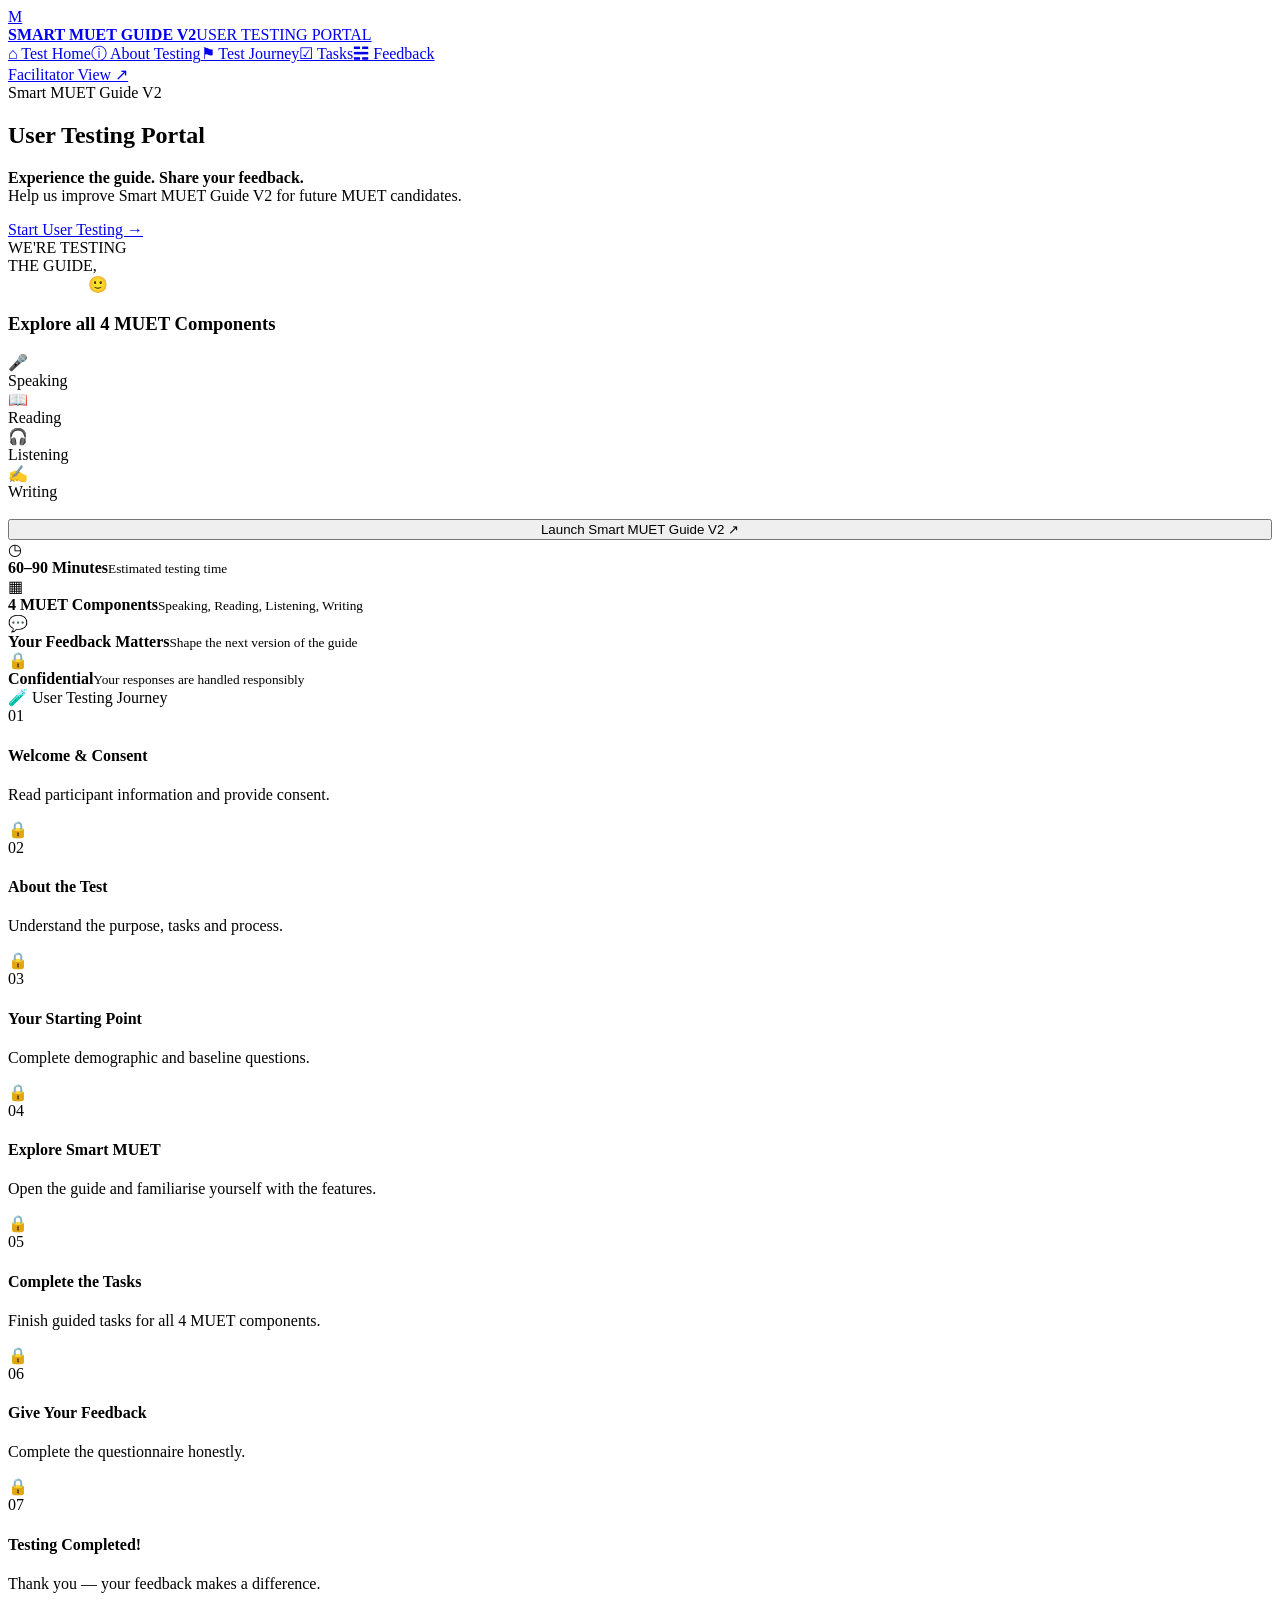
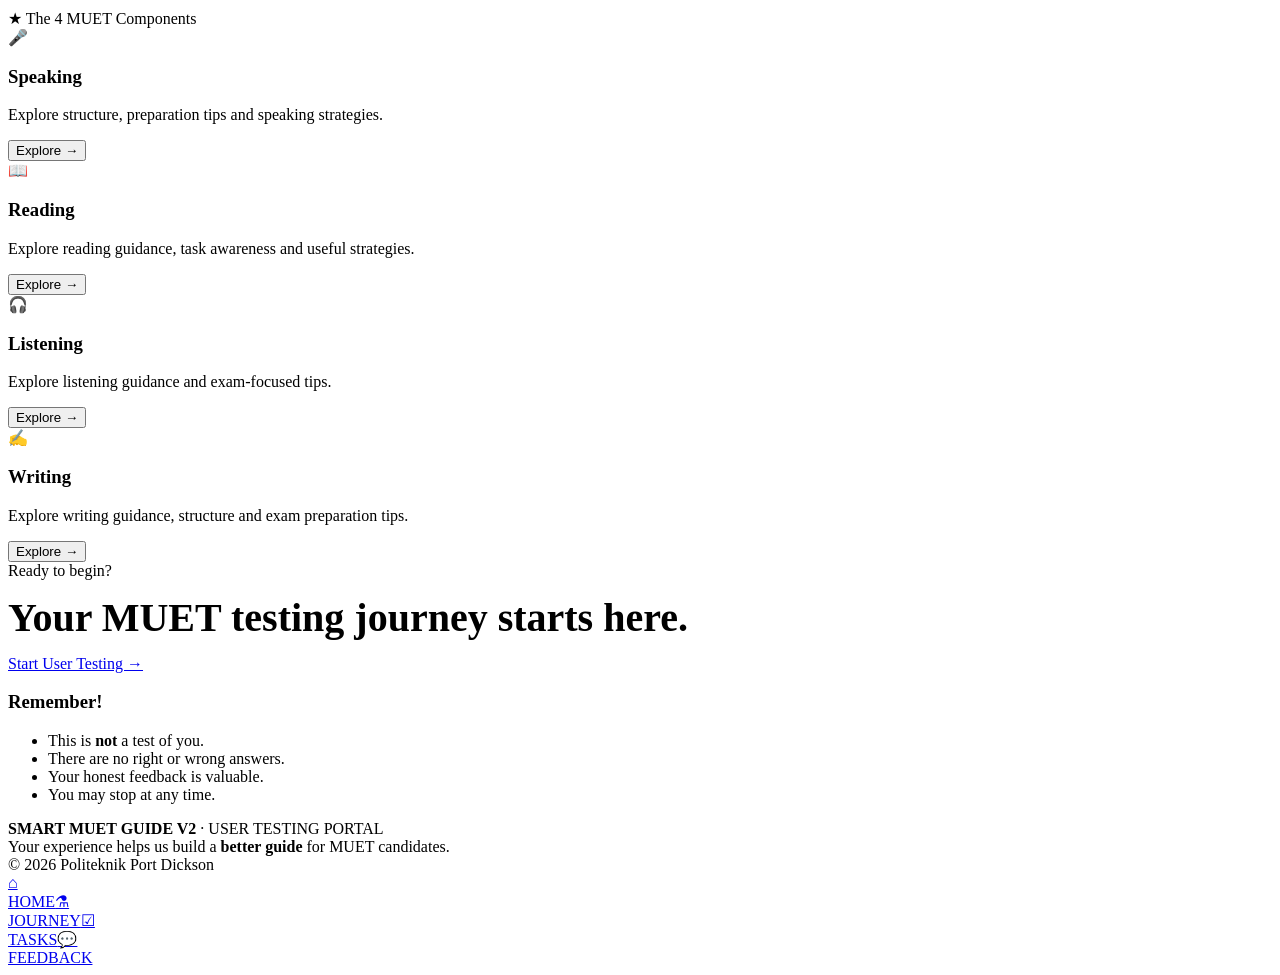
==== index.html @ 77f3c24b "Add files via upload" ====
<!doctype html><html lang="en"><head><meta charset="utf-8"><meta name="viewport" content="width=device-width,initial-scale=1"><title>Smart MUET Guide V2 — User Testing Portal</title><link rel="stylesheet" href="styles.css"></head><body>
<header class="site-header"><div class="header-inner"><a class="brand" href="index.html"><div class="logo-box">M</div><div class="brand-copy"><strong>SMART MUET GUIDE V2</strong><span>USER TESTING PORTAL</span></div></a><nav class="nav"><a class="active" href="index.html">⌂ Test Home</a><a href="about.html">ⓘ About Testing</a><a href="journey.html">⚑ Test Journey</a><a href="tasks.html">☑ Tasks</a><a href="feedback.html">☵ Feedback</a></nav><a class="facilitator" href="journey.html">Facilitator View ↗</a></div></header>
<main class="page"><section class="hero neo-card"><div><span class="eyebrow">Smart MUET Guide V2</span><h1>User Testing <span>Portal</span></h1><p><b>Experience the guide. Share your feedback.</b><br>Help us improve Smart MUET Guide V2 for future MUET candidates.</p><a class="btn" href="journey.html">Start User Testing →</a></div><div class="hero-visual"><div class="sticky">WE'RE TESTING<br>THE GUIDE,<br><span style="color:#fff">NOT YOU!</span> 🙂</div><div class="browser"><div class="browser-bar"><span class="dot"></span><span class="dot"></span><span class="dot"></span></div><div class="browser-content"><h3>Explore all 4 MUET Components</h3><div class="component-grid"><div class="component-mini blue"><div class="icon">🎤</div>Speaking</div><div class="component-mini green"><div class="icon">📖</div>Reading</div><div class="component-mini yellow"><div class="icon">🎧</div>Listening</div><div class="component-mini pink"><div class="icon">✍️</div>Writing</div></div><button class="btn dark" style="margin-top:18px;width:100%" data-launch-guide>Launch Smart MUET Guide V2 ↗</button></div></div></div></section>
<section class="quick-grid"><div class="quick neo-card"><div class="qicon">◷</div><div><strong>60–90 Minutes</strong><small>Estimated testing time</small></div></div><div class="quick neo-card"><div class="qicon">▦</div><div><strong>4 MUET Components</strong><small>Speaking, Reading, Listening, Writing</small></div></div><div class="quick neo-card"><div class="qicon">💬</div><div><strong>Your Feedback Matters</strong><small>Shape the next version of the guide</small></div></div><div class="quick neo-card"><div class="qicon">🔒</div><div><strong>Confidential</strong><small>Your responses are handled responsibly</small></div></div></section>
<section class="journey-wrap neo-card"><div class="section-label">🧪 User Testing Journey</div><div class="journey"><article class="step current"><div class="step-num">01</div><h4>Welcome & Consent</h4><p>Read participant information and provide consent.</p></article><article class="step"><span class="lock">🔒</span><div class="step-num">02</div><h4>About the Test</h4><p>Understand the purpose, tasks and process.</p></article><article class="step"><span class="lock">🔒</span><div class="step-num">03</div><h4>Your Starting Point</h4><p>Complete demographic and baseline questions.</p></article><article class="step"><span class="lock">🔒</span><div class="step-num">04</div><h4>Explore Smart MUET</h4><p>Open the guide and familiarise yourself with the features.</p></article><article class="step"><span class="lock">🔒</span><div class="step-num">05</div><h4>Complete the Tasks</h4><p>Finish guided tasks for all 4 MUET components.</p></article><article class="step"><span class="lock">🔒</span><div class="step-num">06</div><h4>Give Your Feedback</h4><p>Complete the questionnaire honestly.</p></article><article class="step"><span class="lock">🔒</span><div class="step-num">07</div><h4>Testing Completed!</h4><p>Thank you — your feedback makes a difference.</p></article></div></section>
<div class="section-label">★ The 4 MUET Components</div><section class="component-cards"><article class="component-card blue"><div class="big-icon">🎤</div><h3>Speaking</h3><p>Explore structure, preparation tips and speaking strategies.</p><button class="btn" data-launch-guide>Explore →</button></article><article class="component-card green"><div class="big-icon">📖</div><h3>Reading</h3><p>Explore reading guidance, task awareness and useful strategies.</p><button class="btn" data-launch-guide>Explore →</button></article><article class="component-card yellow"><div class="big-icon">🎧</div><h3>Listening</h3><p>Explore listening guidance and exam-focused tips.</p><button class="btn" data-launch-guide>Explore →</button></article><article class="component-card pink"><div class="big-icon">✍️</div><h3>Writing</h3><p>Explore writing guidance, structure and exam preparation tips.</p><button class="btn" data-launch-guide>Explore →</button></article></section>
<section class="cta-grid"><div class="cta-card neo-card"><span class="eyebrow">Ready to begin?</span><h2 style="font-size:40px;margin:14px 0">Your MUET testing journey starts here.</h2><a class="btn" href="journey.html">Start User Testing →</a></div><aside class="note"><h3>Remember!</h3><ul><li>This is <b>not</b> a test of you.</li><li>There are no right or wrong answers.</li><li>Your honest feedback is valuable.</li><li>You may stop at any time.</li></ul></aside></section></main>
<footer class="site-footer"><div class="footer-inner"><div><b>SMART MUET GUIDE V2</b> · USER TESTING PORTAL</div><div>Your experience helps us build a <b>better guide</b> for MUET candidates.</div><div>© 2026 Politeknik Port Dickson</div></div></footer><nav class="mobile-tabs"><a class="active" href="index.html">⌂<br>HOME</a><a href="journey.html">⚗<br>JOURNEY</a><a href="tasks.html">☑<br>TASKS</a><a href="feedback.html">💬<br>FEEDBACK</a></nav><script src="app.js"></script></body></html>
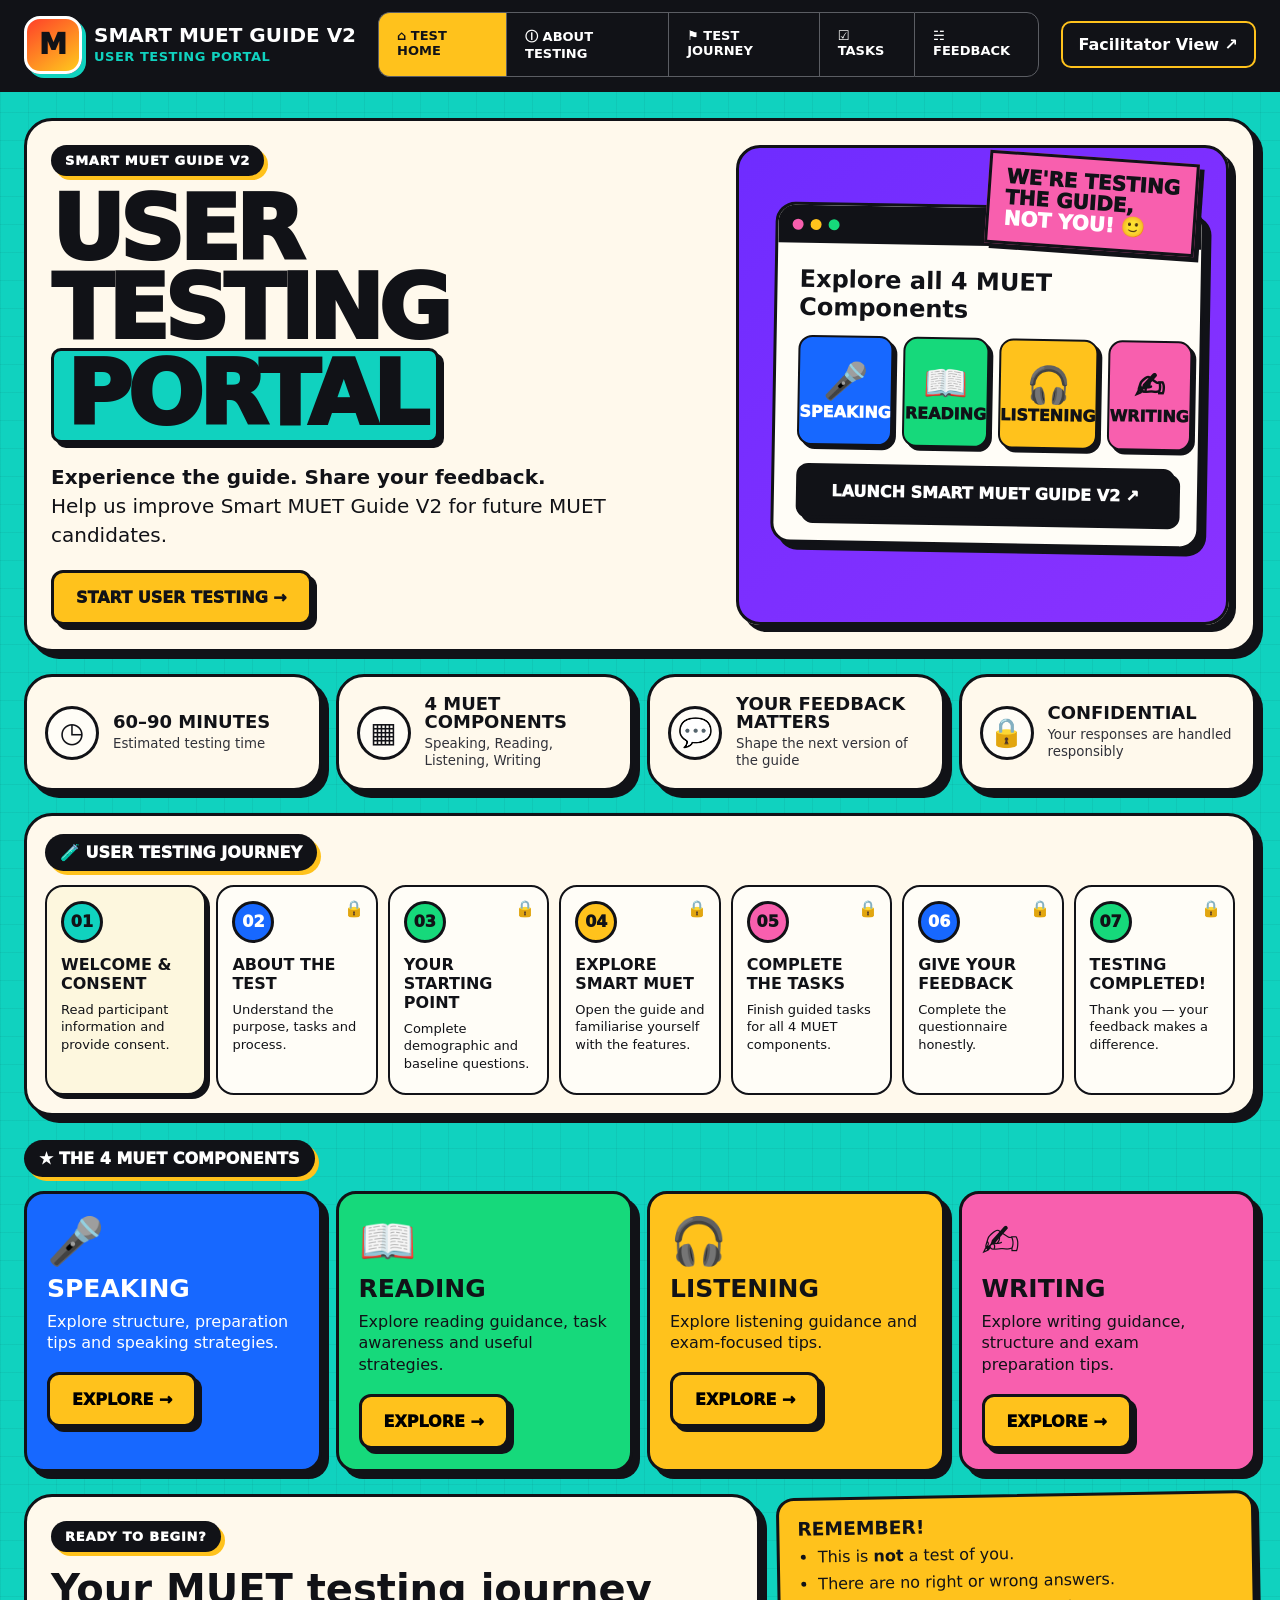
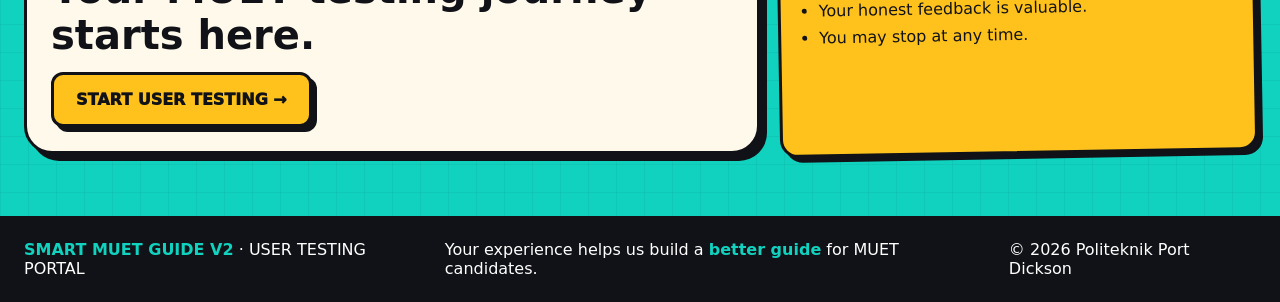
==== commit e86b5716: "Add files via upload" ====
--- a/index.html
+++ b/index.html
@@ -1,8 +1,8 @@
-<!doctype html><html lang="en"><head><meta charset="utf-8"><meta name="viewport" content="width=device-width,initial-scale=1"><title>Smart MUET Guide V2 — User Testing Portal</title><link rel="stylesheet" href="styles.css"></head><body>
+<!doctype html><html lang="en"><head><meta charset="utf-8"><meta name="viewport" content="width=device-width,initial-scale=1"><title>Smart MUET Guide V2 — User Testing Portal</title><link rel="stylesheet" href="css/styles.css"></head><body>
 <header class="site-header"><div class="header-inner"><a class="brand" href="index.html"><div class="logo-box">M</div><div class="brand-copy"><strong>SMART MUET GUIDE V2</strong><span>USER TESTING PORTAL</span></div></a><nav class="nav"><a class="active" href="index.html">⌂ Test Home</a><a href="about.html">ⓘ About Testing</a><a href="journey.html">⚑ Test Journey</a><a href="tasks.html">☑ Tasks</a><a href="feedback.html">☵ Feedback</a></nav><a class="facilitator" href="journey.html">Facilitator View ↗</a></div></header>
 <main class="page"><section class="hero neo-card"><div><span class="eyebrow">Smart MUET Guide V2</span><h1>User Testing <span>Portal</span></h1><p><b>Experience the guide. Share your feedback.</b><br>Help us improve Smart MUET Guide V2 for future MUET candidates.</p><a class="btn" href="journey.html">Start User Testing →</a></div><div class="hero-visual"><div class="sticky">WE'RE TESTING<br>THE GUIDE,<br><span style="color:#fff">NOT YOU!</span> 🙂</div><div class="browser"><div class="browser-bar"><span class="dot"></span><span class="dot"></span><span class="dot"></span></div><div class="browser-content"><h3>Explore all 4 MUET Components</h3><div class="component-grid"><div class="component-mini blue"><div class="icon">🎤</div>Speaking</div><div class="component-mini green"><div class="icon">📖</div>Reading</div><div class="component-mini yellow"><div class="icon">🎧</div>Listening</div><div class="component-mini pink"><div class="icon">✍️</div>Writing</div></div><button class="btn dark" style="margin-top:18px;width:100%" data-launch-guide>Launch Smart MUET Guide V2 ↗</button></div></div></div></section>
 <section class="quick-grid"><div class="quick neo-card"><div class="qicon">◷</div><div><strong>60–90 Minutes</strong><small>Estimated testing time</small></div></div><div class="quick neo-card"><div class="qicon">▦</div><div><strong>4 MUET Components</strong><small>Speaking, Reading, Listening, Writing</small></div></div><div class="quick neo-card"><div class="qicon">💬</div><div><strong>Your Feedback Matters</strong><small>Shape the next version of the guide</small></div></div><div class="quick neo-card"><div class="qicon">🔒</div><div><strong>Confidential</strong><small>Your responses are handled responsibly</small></div></div></section>
 <section class="journey-wrap neo-card"><div class="section-label">🧪 User Testing Journey</div><div class="journey"><article class="step current"><div class="step-num">01</div><h4>Welcome & Consent</h4><p>Read participant information and provide consent.</p></article><article class="step"><span class="lock">🔒</span><div class="step-num">02</div><h4>About the Test</h4><p>Understand the purpose, tasks and process.</p></article><article class="step"><span class="lock">🔒</span><div class="step-num">03</div><h4>Your Starting Point</h4><p>Complete demographic and baseline questions.</p></article><article class="step"><span class="lock">🔒</span><div class="step-num">04</div><h4>Explore Smart MUET</h4><p>Open the guide and familiarise yourself with the features.</p></article><article class="step"><span class="lock">🔒</span><div class="step-num">05</div><h4>Complete the Tasks</h4><p>Finish guided tasks for all 4 MUET components.</p></article><article class="step"><span class="lock">🔒</span><div class="step-num">06</div><h4>Give Your Feedback</h4><p>Complete the questionnaire honestly.</p></article><article class="step"><span class="lock">🔒</span><div class="step-num">07</div><h4>Testing Completed!</h4><p>Thank you — your feedback makes a difference.</p></article></div></section>
 <div class="section-label">★ The 4 MUET Components</div><section class="component-cards"><article class="component-card blue"><div class="big-icon">🎤</div><h3>Speaking</h3><p>Explore structure, preparation tips and speaking strategies.</p><button class="btn" data-launch-guide>Explore →</button></article><article class="component-card green"><div class="big-icon">📖</div><h3>Reading</h3><p>Explore reading guidance, task awareness and useful strategies.</p><button class="btn" data-launch-guide>Explore →</button></article><article class="component-card yellow"><div class="big-icon">🎧</div><h3>Listening</h3><p>Explore listening guidance and exam-focused tips.</p><button class="btn" data-launch-guide>Explore →</button></article><article class="component-card pink"><div class="big-icon">✍️</div><h3>Writing</h3><p>Explore writing guidance, structure and exam preparation tips.</p><button class="btn" data-launch-guide>Explore →</button></article></section>
 <section class="cta-grid"><div class="cta-card neo-card"><span class="eyebrow">Ready to begin?</span><h2 style="font-size:40px;margin:14px 0">Your MUET testing journey starts here.</h2><a class="btn" href="journey.html">Start User Testing →</a></div><aside class="note"><h3>Remember!</h3><ul><li>This is <b>not</b> a test of you.</li><li>There are no right or wrong answers.</li><li>Your honest feedback is valuable.</li><li>You may stop at any time.</li></ul></aside></section></main>
-<footer class="site-footer"><div class="footer-inner"><div><b>SMART MUET GUIDE V2</b> · USER TESTING PORTAL</div><div>Your experience helps us build a <b>better guide</b> for MUET candidates.</div><div>© 2026 Politeknik Port Dickson</div></div></footer><nav class="mobile-tabs"><a class="active" href="index.html">⌂<br>HOME</a><a href="journey.html">⚗<br>JOURNEY</a><a href="tasks.html">☑<br>TASKS</a><a href="feedback.html">💬<br>FEEDBACK</a></nav><script src="app.js"></script></body></html>
+<footer class="site-footer"><div class="footer-inner"><div><b>SMART MUET GUIDE V2</b> · USER TESTING PORTAL</div><div>Your experience helps us build a <b>better guide</b> for MUET candidates.</div><div>© 2026 Politeknik Port Dickson</div></div></footer><nav class="mobile-tabs"><a class="active" href="index.html">⌂<br>HOME</a><a href="journey.html">⚗<br>JOURNEY</a><a href="tasks.html">☑<br>TASKS</a><a href="feedback.html">💬<br>FEEDBACK</a></nav><script src="js/app.js"></script></body></html>
--- a/css/styles.css
+++ b/css/styles.css
@@ -0,0 +1 @@
+:root{--teal:#10d2bf;--ink:#111217;--cream:#fff9ec;--paper:#fffdf7;--yellow:#ffc21c;--blue:#1768ff;--green:#16d97b;--pink:#f85fae;--border:3px solid var(--ink);--shadow:7px 7px 0 var(--ink);--radius:28px;--max:1440px}*{box-sizing:border-box}html{scroll-behavior:smooth}body{margin:0;font-family:Inter,ui-sans-serif,system-ui,-apple-system,BlinkMacSystemFont,"Segoe UI",sans-serif;color:var(--ink);background:linear-gradient(rgba(17,18,23,.05) 1px,transparent 1px),linear-gradient(90deg,rgba(17,18,23,.05) 1px,transparent 1px),var(--teal);background-size:28px 28px}a{color:inherit;text-decoration:none}button,input,select{font:inherit}.site-header{position:sticky;top:0;z-index:50;background:var(--ink);color:white;border-bottom:3px solid var(--ink)}.header-inner{max-width:var(--max);margin:auto;display:grid;grid-template-columns:auto 1fr auto;align-items:center;gap:22px;padding:12px 24px}.brand{display:flex;align-items:center;gap:12px;min-width:max-content}.logo-box{width:58px;height:58px;border:3px solid #fff;border-radius:16px;background:linear-gradient(145deg,#ff4029,#ffca1d);box-shadow:4px 4px 0 var(--teal);display:grid;place-items:center;font-weight:1000;font-size:28px;color:var(--ink)}.brand-copy strong{display:block;font-size:20px;line-height:1}.brand-copy span{display:block;color:var(--teal);font-size:13px;font-weight:900;letter-spacing:.04em;margin-top:4px}.nav{display:flex;justify-content:center}.nav a{padding:15px 18px;border:1px solid #5b5d63;border-right:0;font-weight:900;font-size:13px;text-transform:uppercase;background:#111217}.nav a:first-child{border-radius:12px 0 0 12px}.nav a:last-child{border-right:1px solid #5b5d63;border-radius:0 12px 12px 0}.nav a.active,.nav a:hover{background:var(--yellow);color:var(--ink)}.facilitator{border:2px solid var(--yellow);padding:12px 16px;border-radius:10px;font-weight:900}.page{max-width:var(--max);margin:auto;padding:26px 24px 40px}.neo-card{background:var(--cream);border:var(--border);border-radius:var(--radius);box-shadow:var(--shadow)}.hero{display:grid;grid-template-columns:1.15fr .85fr;gap:18px;padding:24px;margin-bottom:22px;overflow:hidden}.eyebrow{display:inline-block;background:var(--ink);color:white;border-radius:999px;padding:8px 14px;font-size:13px;font-weight:1000;text-transform:uppercase;letter-spacing:.06em;box-shadow:4px 4px 0 var(--yellow)}.hero h1,.page-title{margin:14px 0 10px;font-size:clamp(46px,7vw,92px);line-height:.88;letter-spacing:-.055em;text-transform:uppercase;font-weight:1000}.hero h1 span{display:inline-block;background:var(--teal);padding:4px 12px 7px;border:3px solid var(--ink);border-radius:10px;box-shadow:5px 5px 0 var(--ink)}.hero p{font-size:20px;max-width:720px;line-height:1.45}.hero-visual{position:relative;min-height:390px;background:linear-gradient(135deg,#6f2cff,#8a32ff);border:var(--border);border-radius:24px;box-shadow:var(--shadow);overflow:hidden;padding:18px}.browser{position:absolute;left:7%;right:5%;top:12%;background:var(--paper);border:var(--border);border-radius:20px;box-shadow:var(--shadow);overflow:hidden;transform:rotate(1deg)}.browser-bar{height:38px;background:var(--ink);display:flex;gap:7px;align-items:center;padding:0 14px}.dot{width:11px;height:11px;border-radius:50%;display:block}.dot:nth-child(1){background:var(--pink)}.dot:nth-child(2){background:var(--yellow)}.dot:nth-child(3){background:var(--green)}.browser-content{padding:22px}.browser-content h3{margin:0 0 14px;font-size:24px}.component-grid{display:grid;grid-template-columns:repeat(4,1fr);gap:10px}.component-mini{min-height:110px;border:2px solid var(--ink);border-radius:14px;box-shadow:4px 4px 0 var(--ink);display:flex;flex-direction:column;align-items:center;justify-content:center;font-weight:1000;text-transform:uppercase}.component-mini .icon{font-size:36px}.blue{background:var(--blue);color:#fff}.green{background:var(--green)}.yellow{background:var(--yellow)}.pink{background:var(--pink)}.sticky{position:absolute;right:6%;top:2%;background:var(--pink);border:var(--border);box-shadow:5px 5px 0 var(--ink);padding:12px 15px;font-size:20px;font-weight:1000;line-height:1.05;transform:rotate(4deg);z-index:4}.btn{display:inline-flex;align-items:center;justify-content:center;gap:12px;border:var(--border);border-radius:12px;background:var(--yellow);box-shadow:5px 5px 0 var(--ink);padding:15px 22px;font-weight:1000;text-transform:uppercase;cursor:pointer}.btn:hover{transform:translate(2px,2px);box-shadow:3px 3px 0 var(--ink)}.btn.dark{background:var(--ink);color:white}.btn.teal{background:var(--teal)}.quick-grid{display:grid;grid-template-columns:repeat(4,1fr);gap:14px;margin-bottom:22px}.quick{padding:18px;display:grid;grid-template-columns:56px 1fr;gap:12px;align-items:center}.quick .qicon{width:54px;height:54px;border:var(--border);border-radius:50%;display:grid;place-items:center;background:var(--paper);font-size:28px}.quick strong{display:block;font-size:18px;text-transform:uppercase;line-height:1}.quick small{display:block;margin-top:5px;line-height:1.25;color:#31323a}.section-label{display:inline-flex;align-items:center;gap:8px;background:var(--ink);color:white;border-radius:999px;padding:9px 15px;font-weight:1000;text-transform:uppercase;box-shadow:4px 4px 0 var(--yellow);margin:0 0 14px}.journey-wrap{padding:18px;margin-bottom:24px}.journey{display:grid;grid-template-columns:repeat(7,1fr);gap:10px}.step{border:2px solid var(--ink);border-radius:18px;background:var(--paper);padding:14px;min-height:210px;position:relative}.step.current{background:#fdf7de;box-shadow:4px 4px 0 var(--ink)}.step-num{width:42px;height:42px;border:3px solid var(--ink);border-radius:50%;display:grid;place-items:center;font-weight:1000;margin-bottom:12px;background:var(--teal)}.step:nth-child(2) .step-num{background:var(--blue);color:white}.step:nth-child(3) .step-num{background:var(--green)}.step:nth-child(4) .step-num{background:var(--yellow)}.step:nth-child(5) .step-num{background:var(--pink)}.step:nth-child(6) .step-num{background:var(--blue);color:white}.step:nth-child(7) .step-num{background:var(--green)}.step h4{margin:0 0 8px;font-size:16px;text-transform:uppercase}.step p{margin:0;font-size:13px;line-height:1.35}.lock{position:absolute;right:12px;top:12px}.component-cards{display:grid;grid-template-columns:repeat(4,1fr);gap:14px}.component-card{border:var(--border);border-radius:20px;box-shadow:var(--shadow);padding:20px;min-height:190px}.component-card h3{margin:6px 0 8px;text-transform:uppercase;font-size:25px}.component-card p{margin:0 0 18px;line-height:1.35}.big-icon{font-size:46px}.cta-grid{display:grid;grid-template-columns:1fr .65fr;gap:18px;align-items:stretch;margin:22px 0}.cta-card{padding:24px}.note{background:var(--yellow);border:var(--border);border-radius:18px;box-shadow:5px 5px 0 var(--ink);padding:18px;transform:rotate(-1deg)}.note h3{margin:0 0 8px;text-transform:uppercase}.note ul{padding-left:20px;margin:8px 0 0}.note li{margin:8px 0}.page-shell{display:grid;grid-template-columns:260px 1fr;gap:20px}.side-progress{position:sticky;top:100px;height:max-content;padding:18px;background:var(--ink);color:white;border-radius:22px;border:3px solid var(--ink)}.side-progress h3{margin:0 0 16px}.side-progress a{display:flex;gap:10px;align-items:center;padding:10px;border-radius:12px;margin:6px 0;font-weight:800}.side-progress a.active{background:var(--yellow);color:var(--ink)}.content-card{padding:26px}.content-card h1{font-size:48px;line-height:.95;margin:0 0 12px;text-transform:uppercase}.content-card h2{font-size:28px;margin:28px 0 10px}.content-card p,.content-card li{font-size:17px;line-height:1.55}.consent-box{background:#f7f1e4;border:2px dashed var(--ink);padding:18px;border-radius:18px;margin:18px 0}.form-grid{display:grid;grid-template-columns:repeat(2,1fr);gap:14px}.field label{display:block;font-weight:900;margin-bottom:7px}.field input,.field select{width:100%;padding:13px;border:2px solid var(--ink);border-radius:12px;background:#fff}.scale-row{display:flex;gap:10px;flex-wrap:wrap}.scale-choice{width:44px;height:44px;border:2px solid var(--ink);border-radius:50%;display:grid;place-items:center;background:#fff;cursor:pointer;font-weight:900}.scale-choice input{display:none}.scale-choice:has(input:checked){background:var(--yellow)}.task-grid{display:grid;grid-template-columns:repeat(2,1fr);gap:16px}.task-card{padding:20px;border:var(--border);border-radius:20px;box-shadow:5px 5px 0 var(--ink)}.task-card h3{font-size:26px;margin:5px 0 8px}.task-card ul{padding-left:20px}.progressbar{height:16px;border:2px solid var(--ink);border-radius:999px;overflow:hidden;background:#fff}.progressbar span{height:100%;display:block;background:var(--yellow)}.feedback-frame{width:100%;min-height:780px;border:var(--border);border-radius:18px;background:white}.placeholder{padding:28px;border:2px dashed var(--ink);border-radius:18px;background:#fff7d1}.site-footer{background:var(--ink);color:white;padding:24px}.footer-inner{max-width:var(--max);margin:auto;display:flex;justify-content:space-between;gap:16px;align-items:center}.footer-inner b{color:var(--teal)}.mobile-tabs{display:none}@media(max-width:1100px){.header-inner{grid-template-columns:1fr auto}.nav{display:none}.hero{grid-template-columns:1fr}.hero-visual{min-height:350px}.quick-grid{grid-template-columns:repeat(2,1fr)}.journey{grid-template-columns:repeat(2,1fr)}.component-cards{grid-template-columns:repeat(2,1fr)}.page-shell{grid-template-columns:1fr}.side-progress{position:relative;top:auto}}@media(max-width:720px){body{background-size:22px 22px}.header-inner{padding:10px 14px}.logo-box{width:48px;height:48px;font-size:23px}.brand-copy strong{font-size:16px}.brand-copy span{font-size:11px}.facilitator{display:none}.page{padding:16px 14px 92px}.hero{padding:16px;border-radius:22px}.hero h1{font-size:50px}.hero p{font-size:17px}.hero-visual{min-height:300px}.sticky{font-size:15px}.browser{left:4%;right:4%}.component-grid{grid-template-columns:repeat(2,1fr)}.quick-grid,.component-cards,.task-grid,.form-grid,.cta-grid{grid-template-columns:1fr}.journey{grid-template-columns:1fr}.step{min-height:auto}.content-card{padding:18px}.content-card h1{font-size:38px}.footer-inner{flex-direction:column;text-align:center}.mobile-tabs{display:grid;grid-template-columns:repeat(4,1fr);position:fixed;left:0;right:0;bottom:0;z-index:100;background:var(--ink);color:white;border-top:3px solid var(--ink)}.mobile-tabs a{padding:12px 6px;text-align:center;font-size:11px;font-weight:900}.mobile-tabs a.active{background:var(--yellow);color:var(--ink)}}
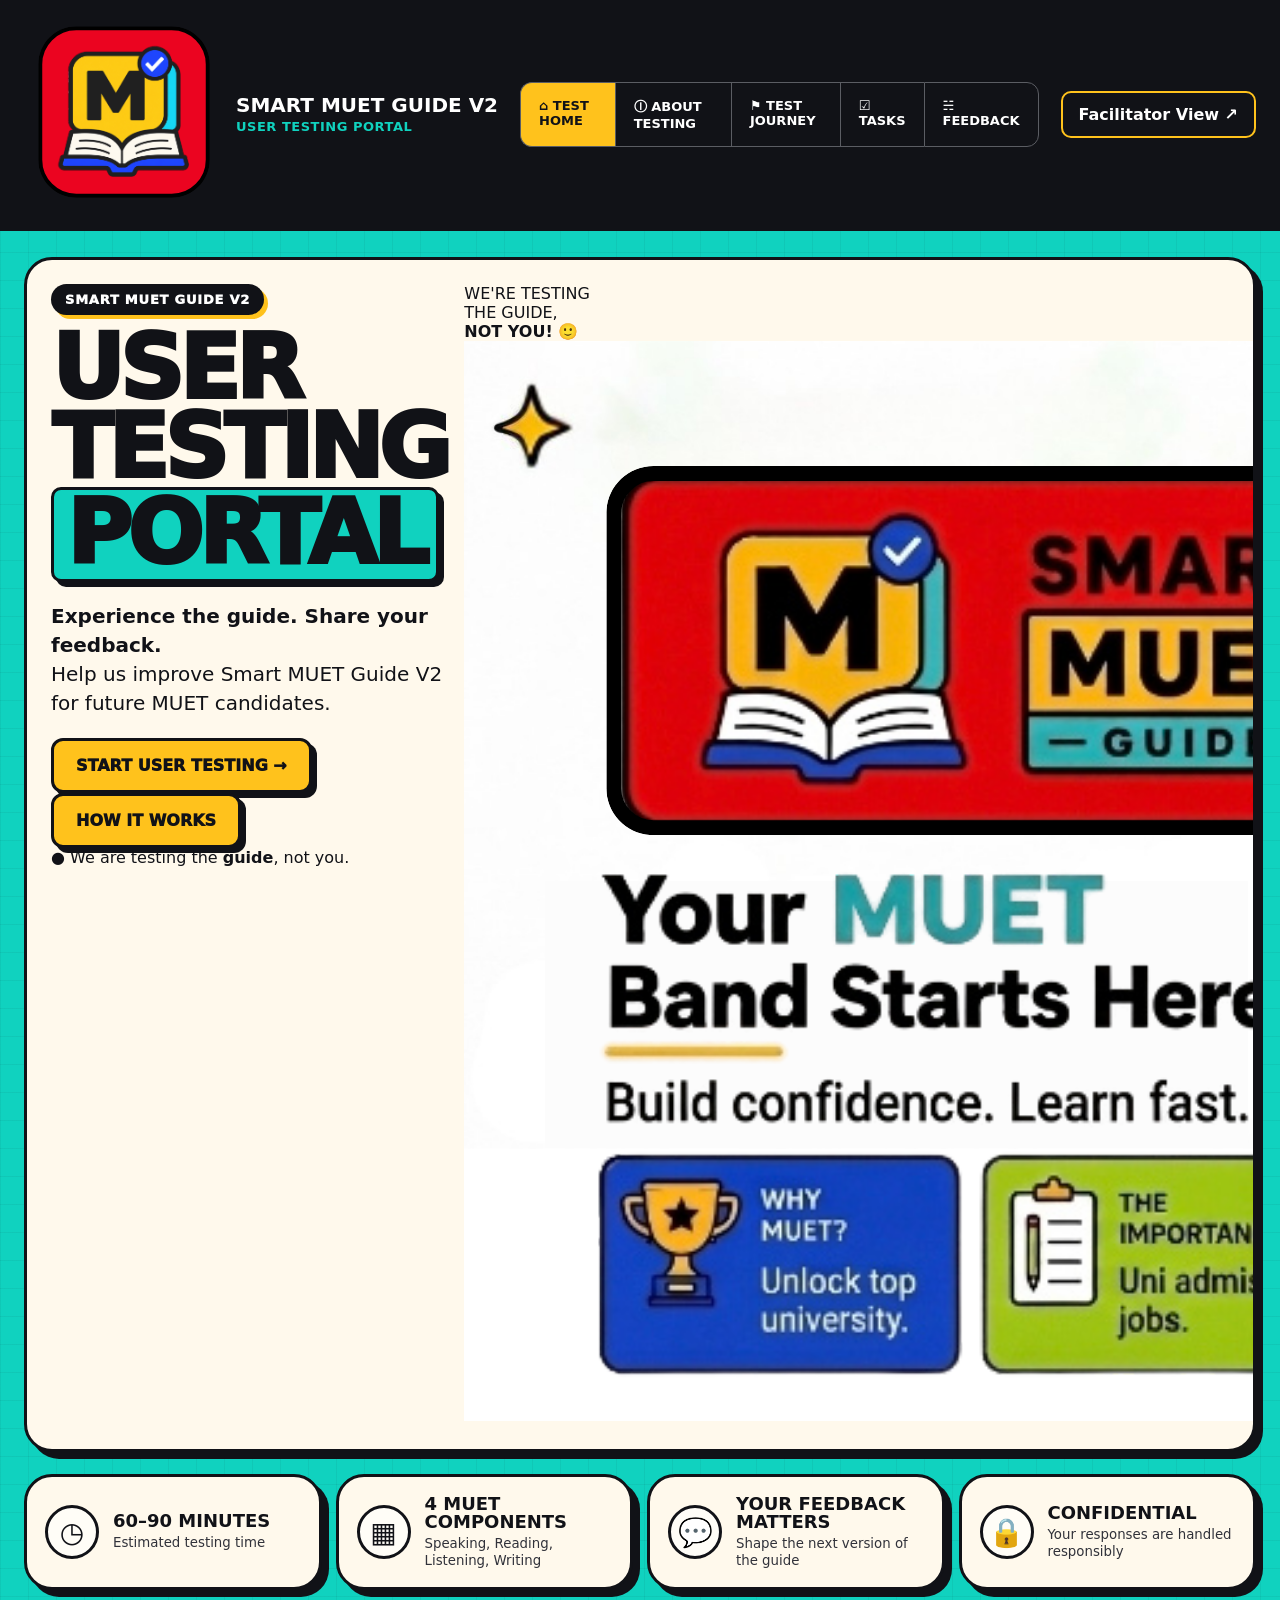
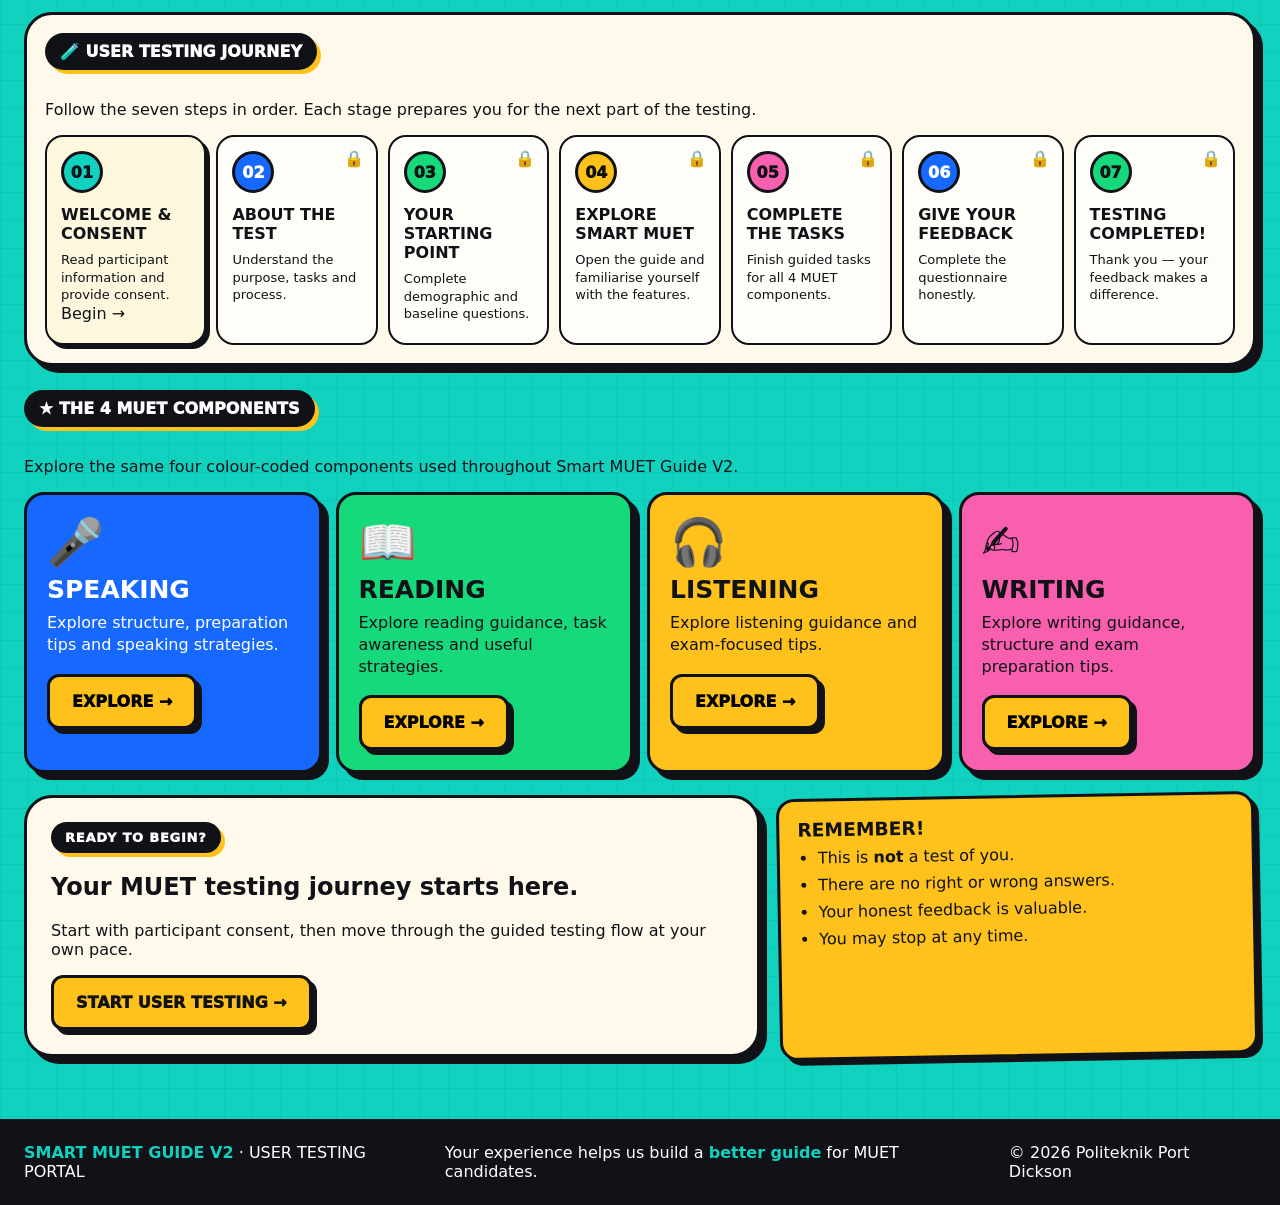
==== commit 1d4ba0e0: "Add files via upload" ====
--- a/index.html
+++ b/index.html
@@ -1,8 +1,139 @@
-<!doctype html><html lang="en"><head><meta charset="utf-8"><meta name="viewport" content="width=device-width,initial-scale=1"><title>Smart MUET Guide V2 — User Testing Portal</title><link rel="stylesheet" href="css/styles.css"></head><body>
-<header class="site-header"><div class="header-inner"><a class="brand" href="index.html"><div class="logo-box">M</div><div class="brand-copy"><strong>SMART MUET GUIDE V2</strong><span>USER TESTING PORTAL</span></div></a><nav class="nav"><a class="active" href="index.html">⌂ Test Home</a><a href="about.html">ⓘ About Testing</a><a href="journey.html">⚑ Test Journey</a><a href="tasks.html">☑ Tasks</a><a href="feedback.html">☵ Feedback</a></nav><a class="facilitator" href="journey.html">Facilitator View ↗</a></div></header>
-<main class="page"><section class="hero neo-card"><div><span class="eyebrow">Smart MUET Guide V2</span><h1>User Testing <span>Portal</span></h1><p><b>Experience the guide. Share your feedback.</b><br>Help us improve Smart MUET Guide V2 for future MUET candidates.</p><a class="btn" href="journey.html">Start User Testing →</a></div><div class="hero-visual"><div class="sticky">WE'RE TESTING<br>THE GUIDE,<br><span style="color:#fff">NOT YOU!</span> 🙂</div><div class="browser"><div class="browser-bar"><span class="dot"></span><span class="dot"></span><span class="dot"></span></div><div class="browser-content"><h3>Explore all 4 MUET Components</h3><div class="component-grid"><div class="component-mini blue"><div class="icon">🎤</div>Speaking</div><div class="component-mini green"><div class="icon">📖</div>Reading</div><div class="component-mini yellow"><div class="icon">🎧</div>Listening</div><div class="component-mini pink"><div class="icon">✍️</div>Writing</div></div><button class="btn dark" style="margin-top:18px;width:100%" data-launch-guide>Launch Smart MUET Guide V2 ↗</button></div></div></div></section>
-<section class="quick-grid"><div class="quick neo-card"><div class="qicon">◷</div><div><strong>60–90 Minutes</strong><small>Estimated testing time</small></div></div><div class="quick neo-card"><div class="qicon">▦</div><div><strong>4 MUET Components</strong><small>Speaking, Reading, Listening, Writing</small></div></div><div class="quick neo-card"><div class="qicon">💬</div><div><strong>Your Feedback Matters</strong><small>Shape the next version of the guide</small></div></div><div class="quick neo-card"><div class="qicon">🔒</div><div><strong>Confidential</strong><small>Your responses are handled responsibly</small></div></div></section>
-<section class="journey-wrap neo-card"><div class="section-label">🧪 User Testing Journey</div><div class="journey"><article class="step current"><div class="step-num">01</div><h4>Welcome & Consent</h4><p>Read participant information and provide consent.</p></article><article class="step"><span class="lock">🔒</span><div class="step-num">02</div><h4>About the Test</h4><p>Understand the purpose, tasks and process.</p></article><article class="step"><span class="lock">🔒</span><div class="step-num">03</div><h4>Your Starting Point</h4><p>Complete demographic and baseline questions.</p></article><article class="step"><span class="lock">🔒</span><div class="step-num">04</div><h4>Explore Smart MUET</h4><p>Open the guide and familiarise yourself with the features.</p></article><article class="step"><span class="lock">🔒</span><div class="step-num">05</div><h4>Complete the Tasks</h4><p>Finish guided tasks for all 4 MUET components.</p></article><article class="step"><span class="lock">🔒</span><div class="step-num">06</div><h4>Give Your Feedback</h4><p>Complete the questionnaire honestly.</p></article><article class="step"><span class="lock">🔒</span><div class="step-num">07</div><h4>Testing Completed!</h4><p>Thank you — your feedback makes a difference.</p></article></div></section>
-<div class="section-label">★ The 4 MUET Components</div><section class="component-cards"><article class="component-card blue"><div class="big-icon">🎤</div><h3>Speaking</h3><p>Explore structure, preparation tips and speaking strategies.</p><button class="btn" data-launch-guide>Explore →</button></article><article class="component-card green"><div class="big-icon">📖</div><h3>Reading</h3><p>Explore reading guidance, task awareness and useful strategies.</p><button class="btn" data-launch-guide>Explore →</button></article><article class="component-card yellow"><div class="big-icon">🎧</div><h3>Listening</h3><p>Explore listening guidance and exam-focused tips.</p><button class="btn" data-launch-guide>Explore →</button></article><article class="component-card pink"><div class="big-icon">✍️</div><h3>Writing</h3><p>Explore writing guidance, structure and exam preparation tips.</p><button class="btn" data-launch-guide>Explore →</button></article></section>
-<section class="cta-grid"><div class="cta-card neo-card"><span class="eyebrow">Ready to begin?</span><h2 style="font-size:40px;margin:14px 0">Your MUET testing journey starts here.</h2><a class="btn" href="journey.html">Start User Testing →</a></div><aside class="note"><h3>Remember!</h3><ul><li>This is <b>not</b> a test of you.</li><li>There are no right or wrong answers.</li><li>Your honest feedback is valuable.</li><li>You may stop at any time.</li></ul></aside></section></main>
-<footer class="site-footer"><div class="footer-inner"><div><b>SMART MUET GUIDE V2</b> · USER TESTING PORTAL</div><div>Your experience helps us build a <b>better guide</b> for MUET candidates.</div><div>© 2026 Politeknik Port Dickson</div></div></footer><nav class="mobile-tabs"><a class="active" href="index.html">⌂<br>HOME</a><a href="journey.html">⚗<br>JOURNEY</a><a href="tasks.html">☑<br>TASKS</a><a href="feedback.html">💬<br>FEEDBACK</a></nav><script src="js/app.js"></script></body></html>
+<!doctype html>
+<html lang="en">
+<head>
+  <meta charset="utf-8">
+  <meta name="viewport" content="width=device-width,initial-scale=1">
+  <meta name="theme-color" content="#10d2bf">
+  <title>Smart MUET Guide V2 — User Testing Portal</title>
+  <link rel="stylesheet" href="css/styles.css">
+</head>
+<body>
+<header class="site-header">
+  <div class="header-inner">
+    <a class="brand" href="index.html" aria-label="Smart MUET Guide V2 User Testing Portal home">
+      <span class="brand-logo-shell">
+        <img class="brand-logo" src="assets/small-muet-logo.svg" alt="Smart MUET Guide logo">
+      </span>
+      <div class="brand-copy">
+        <strong>SMART MUET GUIDE V2</strong>
+        <span>USER TESTING PORTAL</span>
+      </div>
+    </a>
+    <nav class="nav" aria-label="Primary navigation">
+      <a class="active" href="index.html">⌂ Test Home</a>
+      <a href="about.html">ⓘ About Testing</a>
+      <a href="journey.html">⚑ Test Journey</a>
+      <a href="tasks.html">☑ Tasks</a>
+      <a href="feedback.html">☵ Feedback</a>
+    </nav>
+    <a class="facilitator" href="journey.html">Facilitator View ↗</a>
+  </div>
+</header>
+
+<main class="page landing-page">
+  <section class="hero hero-refined neo-card">
+    <div class="hero-copy">
+      <span class="eyebrow">Smart MUET Guide V2</span>
+      <h1>User Testing <span>Portal</span></h1>
+      <p class="hero-lead"><b>Experience the guide. Share your feedback.</b><br>
+      Help us improve Smart MUET Guide V2 for future MUET candidates.</p>
+
+      <div class="hero-actions">
+        <a class="btn hero-primary" href="journey.html">Start User Testing →</a>
+        <a class="btn btn-secondary" href="about.html">How It Works</a>
+      </div>
+
+      <div class="hero-helper">
+        <span class="helper-dot">●</span>
+        <span>We are testing the <b>guide</b>, not you.</span>
+      </div>
+    </div>
+
+    <div class="hero-asset-wrap">
+      <div class="hero-sticker">WE'RE TESTING<br>THE GUIDE,<br><strong>NOT YOU!</strong> 🙂</div>
+      <img class="hero-asset" src="assets/home-hero-banner-main.svg"
+           alt="Smart MUET Guide V2 learning dashboard">
+    </div>
+  </section>
+
+  <section class="quick-grid quick-pills" aria-label="Testing information">
+    <article class="quick neo-card">
+      <div class="qicon">◷</div>
+      <div><strong>60–90 Minutes</strong><small>Estimated testing time</small></div>
+    </article>
+    <article class="quick neo-card">
+      <div class="qicon">▦</div>
+      <div><strong>4 MUET Components</strong><small>Speaking, Reading, Listening, Writing</small></div>
+    </article>
+    <article class="quick neo-card">
+      <div class="qicon">💬</div>
+      <div><strong>Your Feedback Matters</strong><small>Shape the next version of the guide</small></div>
+    </article>
+    <article class="quick neo-card">
+      <div class="qicon">🔒</div>
+      <div><strong>Confidential</strong><small>Your responses are handled responsibly</small></div>
+    </article>
+  </section>
+
+  <section class="journey-wrap neo-card">
+    <div class="section-label">🧪 User Testing Journey</div>
+    <p class="section-intro">Follow the seven steps in order. Each stage prepares you for the next part of the testing.</p>
+    <div class="journey">
+      <article class="step current"><div class="step-num">01</div><h4>Welcome & Consent</h4><p>Read participant information and provide consent.</p><a class="step-link" href="journey.html">Begin →</a></article>
+      <article class="step"><span class="lock">🔒</span><div class="step-num">02</div><h4>About the Test</h4><p>Understand the purpose, tasks and process.</p></article>
+      <article class="step"><span class="lock">🔒</span><div class="step-num">03</div><h4>Your Starting Point</h4><p>Complete demographic and baseline questions.</p></article>
+      <article class="step"><span class="lock">🔒</span><div class="step-num">04</div><h4>Explore Smart MUET</h4><p>Open the guide and familiarise yourself with the features.</p></article>
+      <article class="step"><span class="lock">🔒</span><div class="step-num">05</div><h4>Complete the Tasks</h4><p>Finish guided tasks for all 4 MUET components.</p></article>
+      <article class="step"><span class="lock">🔒</span><div class="step-num">06</div><h4>Give Your Feedback</h4><p>Complete the questionnaire honestly.</p></article>
+      <article class="step"><span class="lock">🔒</span><div class="step-num">07</div><h4>Testing Completed!</h4><p>Thank you — your feedback makes a difference.</p></article>
+    </div>
+  </section>
+
+  <section class="component-section">
+    <div class="section-label">★ The 4 MUET Components</div>
+    <p class="section-intro">Explore the same four colour-coded components used throughout Smart MUET Guide V2.</p>
+    <div class="component-cards">
+      <article class="component-card blue"><div class="big-icon">🎤</div><h3>Speaking</h3><p>Explore structure, preparation tips and speaking strategies.</p><button class="btn component-btn" data-launch-guide>Explore →</button></article>
+      <article class="component-card green"><div class="big-icon">📖</div><h3>Reading</h3><p>Explore reading guidance, task awareness and useful strategies.</p><button class="btn component-btn" data-launch-guide>Explore →</button></article>
+      <article class="component-card yellow"><div class="big-icon">🎧</div><h3>Listening</h3><p>Explore listening guidance and exam-focused tips.</p><button class="btn component-btn" data-launch-guide>Explore →</button></article>
+      <article class="component-card pink"><div class="big-icon">✍️</div><h3>Writing</h3><p>Explore writing guidance, structure and exam preparation tips.</p><button class="btn component-btn" data-launch-guide>Explore →</button></article>
+    </div>
+  </section>
+
+  <section class="cta-grid refined-cta">
+    <div class="cta-card neo-card">
+      <span class="eyebrow">Ready to begin?</span>
+      <h2>Your MUET testing journey starts here.</h2>
+      <p>Start with participant consent, then move through the guided testing flow at your own pace.</p>
+      <a class="btn" href="journey.html">Start User Testing →</a>
+    </div>
+    <aside class="note">
+      <h3>Remember!</h3>
+      <ul>
+        <li>This is <b>not</b> a test of you.</li>
+        <li>There are no right or wrong answers.</li>
+        <li>Your honest feedback is valuable.</li>
+        <li>You may stop at any time.</li>
+      </ul>
+    </aside>
+  </section>
+</main>
+
+<footer class="site-footer">
+  <div class="footer-inner">
+    <div><b>SMART MUET GUIDE V2</b> · USER TESTING PORTAL</div>
+    <div>Your experience helps us build a <b>better guide</b> for MUET candidates.</div>
+    <div>© 2026 Politeknik Port Dickson</div>
+  </div>
+</footer>
+
+<nav class="mobile-tabs" aria-label="Mobile navigation">
+  <a class="active" href="index.html">⌂<br>HOME</a>
+  <a href="journey.html">⚗<br>JOURNEY</a>
+  <a href="tasks.html">☑<br>TASKS</a>
+  <a href="feedback.html">💬<br>FEEDBACK</a>
+</nav>
+
+<script src="js/app.js"></script>
+</body>
+</html>
